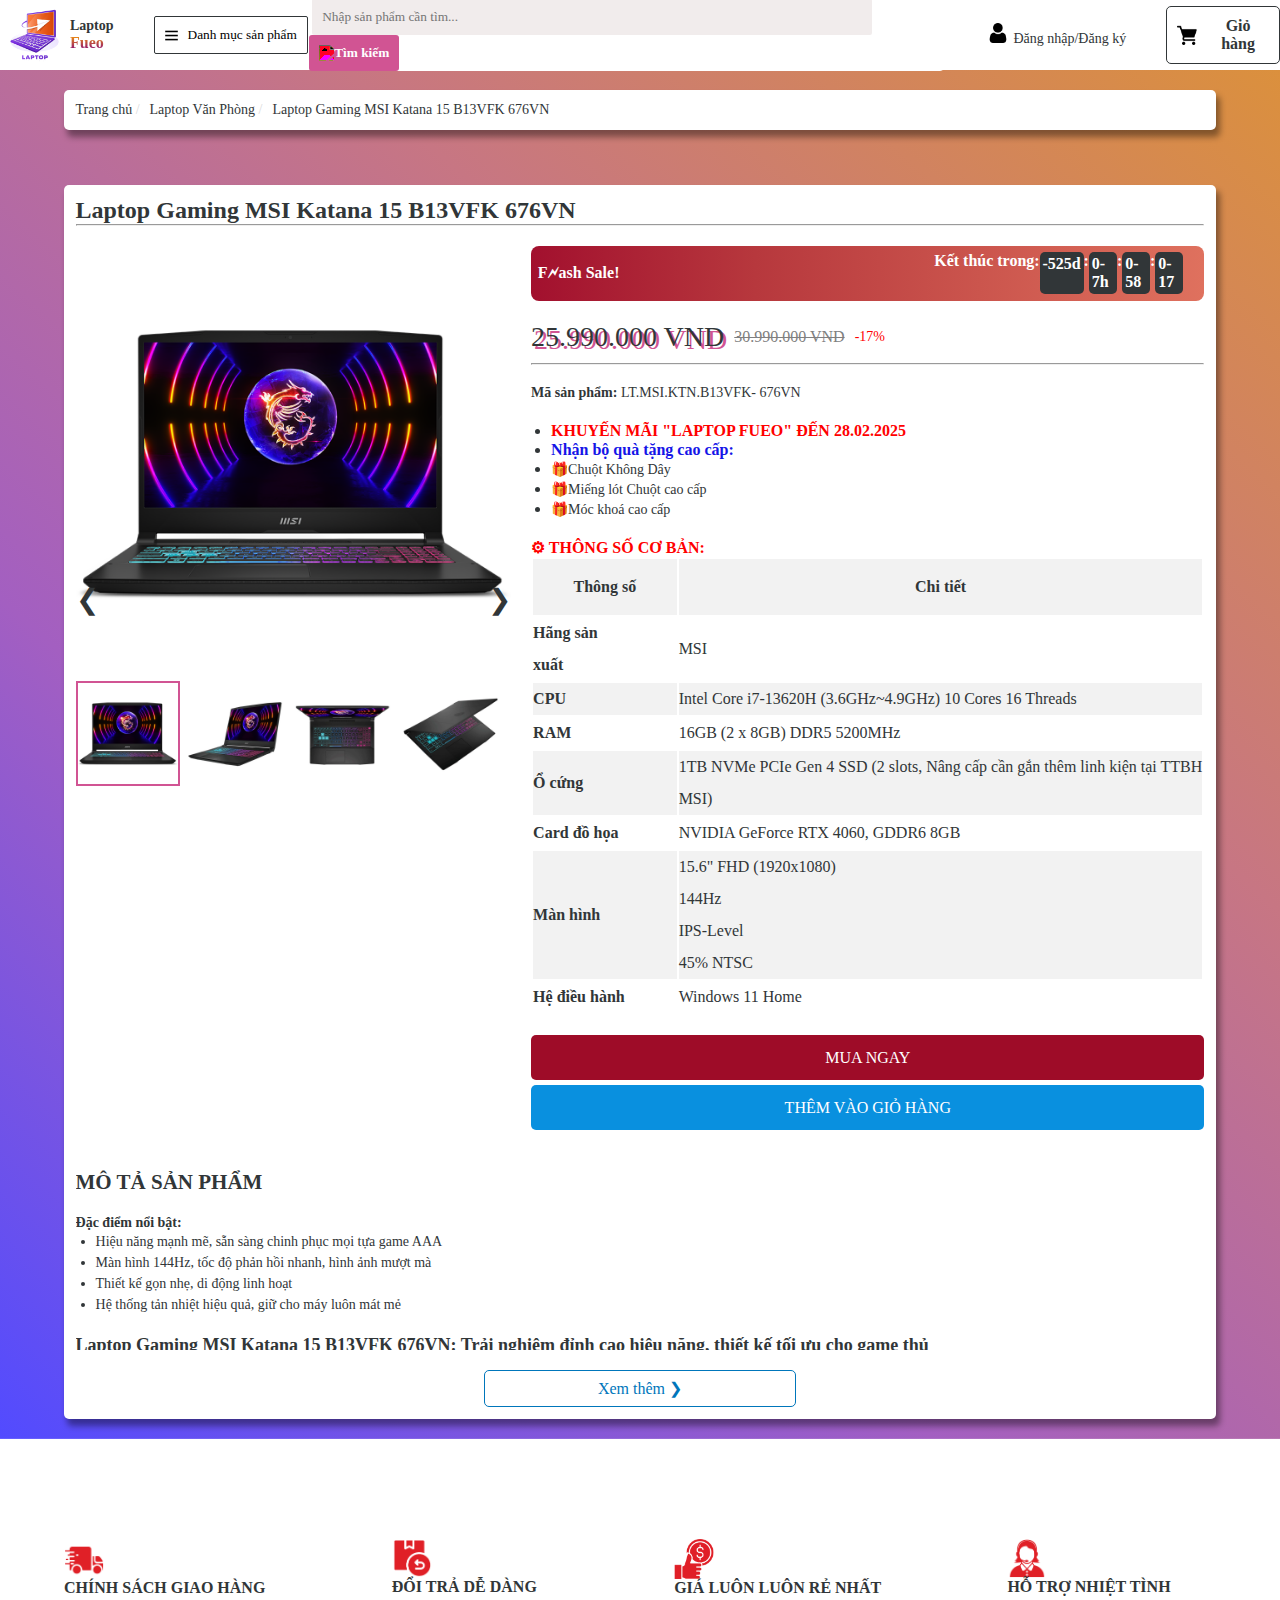
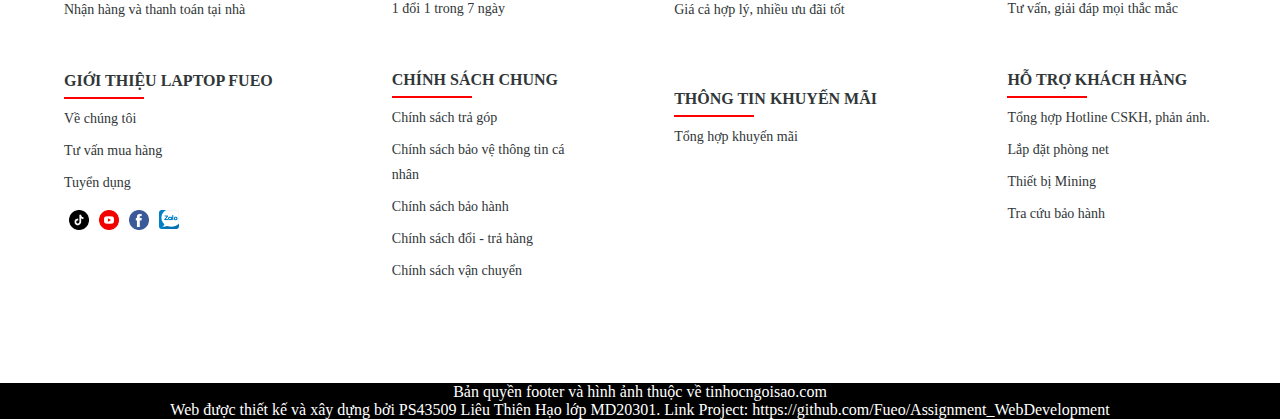
==== detail.html @ 33f44d77 "detail page" ====
<!DOCTYPE html>
<html lang="en">

<head>
    <meta charset="UTF-8">
    <meta name="viewport" content="width=device-width, initial-scale=1.0">
    <link rel="stylesheet" href="css/header.css">
    <link rel="stylesheet" href="css/footer.css">
    <link rel="stylesheet" href="css/detail.css">
    <link rel="shortcut icon" href="img/logo.png" type="image/x-icon">
    <script src="js/customHeaderFooter.js"></script>
    <title>Detail</title>
</head>

<body>
    <my-header></my-header>
    <div class="detail-container">
        <div class="navigation-bar">
            <div class="navigate-btn-group">
                <div class="homepage-btn">
                    <a href="index.html">Trang chủ</a>
                    /
                </div>
                <div class="products-btn">
                    <a href="products.html">Laptop Văn Phòng</a>
                    /
                </div>
                <div class="detail-btn">
                    <a href="">Laptop Gaming MSI Katana 15 B13VFK 676VN</a>
                </div>
            </div>
        </div>
        <div class="detail-content">
            <div class="detail-title-group">
                <div class="detail-title">Laptop Gaming MSI Katana 15 B13VFK 676VN</div>
                <hr>
            </div>
            <div class="detail-image-group">
                <div class="detail-image-previews">
                    <img src="img/detail-image1.webp" alt="" class="detail-image-preview">
                </div>
                <div class="detail-images">
                    <img src="img/detail-image1.webp" alt="" class="detail-image detail-image-1 active"
                        onclick="handleChangeImage(1)">
                    <img src="img/detail-image2.webp" alt="" class="detail-image detail-image-2"
                        onclick="handleChangeImage(2)">
                    <img src="img/detail-image3.webp" alt="" class="detail-image detail-image-3"
                        onclick="handleChangeImage(3)">
                    <img src="img/detail-image4.webp" alt="" class="detail-image detail-image-4"
                        onclick="handleChangeImage(4)">
                </div>
                <div class="btns">
                    <div class="btn-left detail-image-btn">&#10094</div>
                    <div class="btn-right detail-image-btn">&#10095</div>
                </div>
            </div>
            <div class="detail-content-group">
                <div class="detail-price-group">
                    <div class="count-down-group">
                        <div class="text">F&#128498ash Sale!</div>
                        <div class="countdown">
                            <div class="text-countdown">Kết thúc trong: </div>
                            <div class="timer">
                                <div id="day"></div>:
                                <div id="hour"></div>:
                                <div id="minute"></div>:
                                <div id="second"></div>
                            </div>
                        </div>
                    </div>
                    <div class="price-group">
                        <div class="discount-cost">25.990.000 VND</div>
                        <div class="real-cost">30.990.000 VND</div>
                        <div class="discount-percent">-17%</div>
                    </div>
                    <hr>
                </div>
                <div class="detail-id mt-20">
                    <b>Mã sản phẩm:</b> LT.MSI.KTN.B13VFK- 676VN
                </div>
                <div class="detail-reward-group mt-20">
                    <ul class="detail-rewards">
                        <li class="detail-reward" style="color: red; font-size: 16px; font-weight: 600;">
                            KHUYẾN MÃI "LAPTOP FUEO" ĐẾN 28.02.2025
                        </li>
                        <li class="detail-reward" style="color: rgb(21, 21, 231); font-size: 16px; font-weight: 600;">
                            Nhận bộ quà tặng cao cấp:
                        </li>
                        <li class="detail-reward">
                            🎁Chuột Không Dây
                        </li>
                        <li class="detail-reward">
                            🎁Miếng lót Chuột cao cấp
                        </li>
                        <li class="detail-reward">
                            🎁Móc khoá cao cấp
                        </li>
                    </ul>
                </div>
                <div class="detail-specifications-group mt-20">
                    <div class="detail-specification-title" style="color: red; font-size: 16px; font-weight: 600;">
                        ⚙ THÔNG SỐ CƠ BẢN:
                    </div>
                    <table class="detail-specification">
                        <tr class="bold">
                            <th>Thông số</th>
                            <th>Chi tiết</th>
                        </tr>
                        <tr>
                            <td class="bold">Hãng sản xuất</td>
                            <td>MSI</td>
                        </tr>
                        <tr>
                            <td class="bold">CPU</td>
                            <td>Intel Core i7-13620H (3.6GHz~4.9GHz) 10 Cores 16 Threads</td>
                        </tr>
                        <tr>
                            <td class="bold">RAM</td>
                            <td>16GB (2 x 8GB) DDR5 5200MHz </td>
                        </tr>
                        <tr>
                            <td class="bold">Ổ cứng</td>
                            <td>1TB NVMe PCIe Gen 4 SSD (2 slots, Nâng cấp cần gắn thêm linh kiện tại TTBH MSI)</td>
                        </tr>
                        <tr>
                            <td class="bold">Card đồ họa</td>
                            <td>NVIDIA GeForce RTX 4060, GDDR6 8GB</td>
                        </tr>
                        <tr>
                            <td class="bold">Màn hình</td>
                            <td>
                                <ul style="list-style-type: none;">
                                    <li>15.6" FHD (1920x1080)</li>
                                    <li>144Hz</li>
                                    <li>IPS-Level</li>
                                    <li>45% NTSC</li>
                                </ul>
                            </td>
                        </tr>
                        <tr>
                            <td class="bold">Hệ điều hành</td>
                            <td>Windows 11 Home</td>
                        </tr>
                    </table>
                </div>
                <div class="detail-btn-group mt-20">
                    <a href="checkout.html">
                        <div class="btn-buynow">MUA NGAY</div>
                    </a>
                    <div class="btn-addtocart" onclick="handleAddToCart()">THÊM VÀO GIỎ HÀNG</div>
                </div>
            </div>
            <div class="detail-description">
                <h2 class="description-title">MÔ TẢ SẢN PHẨM</h2>
                <div class="description">
                    <ul>
                        <b>Đặc điểm nổi bật:</b>
                        <li>Hiệu năng mạnh mẽ, sẵn sàng chinh phục mọi tựa game AAA</li>
                        <li>Màn hình 144Hz, tốc độ phản hồi nhanh, hình ảnh mượt mà</li>
                        <li>Thiết kế gọn nhẹ, di động linh hoạt</li>
                        <li> Hệ thống tản nhiệt hiệu quả, giữ cho máy luôn mát mẻ</li>
                    </ul>
                    <div class="text">
                        <div class="title">Laptop Gaming MSI Katana 15 B13VFK 676VN: Trải nghiệm đỉnh cao hiệu năng,
                            thiết kế tối ưu cho
                            game thủ</div>
                        <div class="subtext"><b>Laptop Gaming MSI Katana 15 B13VFK 676VN</b> là chiếc laptop gaming
                            mạnh mẽ,
                            được thiết kế để
                            mang
                            đến trải nghiệm chơi game đỉnh cao. Với bộ vi xử lý Intel Core i7-13620H thế hệ 13 mới nhất,
                            card đồ họa NVIDIA GeForce RTX 4060, RAM 16GB DDR5 5200MHz và màn hình 144Hz, <b>Laptop
                                Gaming
                                MSI
                                Katana 15 B13VFK 676VN</b> cho phép người dùng chiến game mượt mà ở mức setting cao,
                            đồng
                            thời
                            xử lý
                            đa nhiệm một cách hiệu quả. Thiết kế gọn nhẹ, di động linh hoạt giúp bạn dễ dàng mang máy đi
                            bất
                            cứ đâu.</div>
                        <div class="img">
                            <img src="img/detail-image1.webp">
                        </div>
                        <div class="title">Hiệu năng mạnh mẽ, cân mọi loại game</div>
                        <div class="subtext"><b>Bộ vi xử lý mạnh mẽ, card đồ họa tiên tiến: Laptop Gaming MSI Katana 15
                                B13VFK 676VN</b> được trang bị bộ vi xử lý Intel Core i7-13620H thế hệ 13 mới nhất, sở
                            hữu 10
                            nhân, 16 luồng, tốc độ xung nhịp tối đa lên đến 4.9GHz, cùng card đồ họa NVIDIA GeForce RTX
                            4060 với 8GB GDDR6, cho hiệu năng cực kỳ mạnh mẽ. Với cấu hình này, bạn hoàn toàn có thể
                            chiến game AAA ở mức setting cao nhất, thậm chí là chơi đa nhiệm các ứng dụng nặng mà không
                            gặp bất kỳ khó khăn nào.</div>
                        <div class="img">
                            <img src="img/detail-image2.webp">
                        </div>
                        <div class="subtext"><b>RAM DDR5 tốc độ cao:</b> Với 16GB RAM DDR5 5200MHz, <b>Laptop Gaming MSI
                                Katana 15
                                B13VFK 676VN</b> mang đến khả năng xử lý đa nhiệm mượt mà, ứng dụng mở nhanh, không bị
                            giật lag,
                            đồng thời hỗ trợ tốt cho các game đòi hỏi dung lượng RAM lớn.<br>
                            <b>Ổ cứng NVMe PCIe Gen 4 tốc độ cao:</b> Ổ cứng NVMe PCIe Gen 4 1TB giúp máy khởi động và
                            tải game
                            cực kỳ nhanh chóng, mang đến trải nghiệm chơi game liền mạch, không giật lag. Với khả năng
                            nâng cấp ổ cứng, người dùng có thể dễ dàng mở rộng dung lượng lưu trữ.<br>
                        </div>
                        <div class="title">Màn hình siêu mượt, hỗ trợ tối đa cho game thủ</div>
                        <div class="subtext"> Màn hình 144Hz, tốc độ phản hồi nhanh: Laptop Gaming MSI Katana 15
                            B13VFK
                            676VN được trang
                            bị màn hình 15.6 inch Full HD (1920 x 1080) với tốc độ làm tươi 144Hz, giúp hình ảnh
                            hiển
                            thị mượt mà, không bị hiện tượng xé hình, cho trải nghiệm chơi game cực kỳ đã mắt. Tốc
                            độ
                            phản hồi nhanh giúp game thủ phản ứng nhanh chóng trong các tình huống chiến đấu căng
                            thẳng.
                        </div>
                    </div>
                </div>

            </div>
            <div class="showmore-btn">
                <button class="showmore" onclick="handleShowMore()">Xem thêm &#10095</button>
            </div>
        </div>
    </div>

    </div>
    <script src="js/handleAddToCart.js"></script>
    <script src="js/imageShowDetail.js"></script>
    <script src="js/countdown.js"></script>
    <script src="js/handleAddToCart.js"></script>
    <script src="js/handleShowMore.js"></script>
    <my-footer></my-footer>
</body>

</html>
---- css/header.css ----
nav {
    color: #313638;
    font-size: 14px;
    margin: 0;
    width: 100%;
    height: 5em;
    border: 0;
    outline: 0;
    background-color: rgba(255, 255, 255, 1);
    display: flex;
    align-items: center;
    justify-content: space-between;
    padding-inline: 0px;
}

.left-content {
    display: flex;
    align-items: center;
    justify-content: left;
    gap: 40px;
}

.left-content .logo-content {
    display: flex;
    justify-content: center;
    align-items: center;
    text-decoration: none;
}

.left-content ul {
    list-style: none;
    width: 100%;
}


.dropbtn {
    background-color: #fff;
    padding: 10px;
    border: solid 1px #313638;
    border-radius: 2px;
    cursor: pointer;
    display: flex;
    align-items: center;
}


.dropbtn img {
    width: 13px;
    margin-right: 10px;
}

.dropdown {
    position: relative;
    display: inline-block;
}

.dropdown-content {
    display: none;
    position: absolute;
    background-color: #ffffff;
    min-width: 160px;
    box-shadow: 0px 8px 16px 0px rgba(0, 0, 0, 0.2);
    z-index: 1;
}

.dropdown-content a {
    padding: 12px 16px;
    text-align: left;
    text-decoration: none;
    display: block;
    color: #313638;
}

.dropdown-content a:hover {
    background-color: rgb(236, 236, 236);
}

.dropdown:hover .dropdown-content {
    display: block;
}

.dropdown:hover .dropbtn {
    background-color: rgb(236, 236, 236);
}

.search-group {
    display: flex;
    width: 50em;
    background: #fff;
    border-radius: 5px;
}

.search-group input {
    border: 0;
    outline: 0;
    width: 560px;
    background: #f1ecec;
    border-radius: 2px;
    padding: 10px;
}

.search-group input:focus {
    background: #dbd5d5;
    outline: 2px solid rgb(115, 166, 233);
}


.search-group .btn-search {
    padding: 10px;
    border-radius: 3px;
    margin-left: -3px;
    border: none;
    background: #d15493;
    cursor: pointer;
}

.search-group .btn-search:hover,
.search-group .btn-search:hover a {
    background: #b13472;
}


.search-group .btn-search img {
    width: 15px;
    filter: invert(100%) sepia(0%) saturate(7500%) hue-rotate(350deg) brightness(109%) contrast(105%);
}

.search-group .btn-search a {
    text-decoration: none;
    color: #fff;
    font-weight: 600;
    display: flex;
    justify-content: center;
    align-items: center;
}

.logo {
    width: 5em;
    cursor: pointer;
}

.logo-name {
    font-weight: 600;
    color: #313638;
}

.logo-name strong {
    background-image: linear-gradient(orange, purple);
    color: transparent;
    background-clip: text;
    font-size: 16px;
    margin: 0;
}

.right-content {
    display: flex;
    align-items: center;
    justify-content: center;
    gap: 40px;
}

.right-content ul {
    list-style: none;
    width: 100%;
    text-align: right;
}


.right-content ul li a img {
    width: 20px;
    margin-right: 5px;
}

.right-content ul li a {
    color: #313638;
    text-decoration: none;
}

.btn {
    display: flex;
    position: relative;
    align-items: center;
    padding: 10px;
    width: 12em;
    font-size: 16px;
    border: solid 1px #313638;
    color: #313638;
    outline: 0;
    background-color: white;
    border-radius: 5px;
    font-weight: 600;
    cursor: pointer;
}

.btn a {
    color: #313638;
}

.right-content a {
    text-decoration: none;
}

.btn .product-added {
    position: absolute;
    padding: 2% 5%;
    border-radius: 50%;
    background-color: #d15493;
    font-size: 10px;
    top: 0;
    left: 20px;
    color: #fff;
}

.btn:hover {
    background-color: rgb(175, 175, 175);
}


.btn img {
    width: 20px;
    margin-right: 10px;
}
---- css/footer.css ----
.footer-container {
    color: #313638;
    background-color: white;
    margin-top: 80px;
    margin-bottom: 80px;
    padding: 20px 5%;
}

.row {
    display: flex;
    justify-content: center;
    gap: 90px;
}

.column h2 {
    font-size: 16px;

}

.footer-subtitle {
    margin-top: 50px;
}

.column p {
    font-size: 14px;
    line-height: 25px;
}

.column p:hover {}

.icon-media {
    margin-top: 15px;
    display: flex;
    align-items: center;
    justify-content: left;
}

.icon-media img {
    width: 20px;
    margin: 0 5px;
    cursor: pointer;
}

.column .footer-subtext {
    font-size: 14px;
    line-height: 25px;
    margin-top: 7px;
    cursor: pointer;
}

.column .footer-subtext:hover {
    color: rgb(236, 41, 15);
}

.column .footer-subtitle {
    font-size: 16px;
    margin-bottom: 7px;
}

.footer-horizontal-line {
    border: 1px solid rgb(255, 0, 0);
    width: 5em;
}

.footer-title {
    display: flex;
    text-align: left;
    display: flex;
    flex-wrap: wrap;
    align-items: center;
}

.footer-title img {
    width: 40px;
    margin-right: 10px;
}
---- css/detail.css ----
* {
    margin: 0%;
    padding: 0;
    font-family: "Roboto", serif;
    box-sizing: border-box;
}

.detail-container {
    font-size: 14px;
    width: 100%;
    min-height: 100vh;
    padding: 20px 5%;
    background-image: linear-gradient(42deg, #524bff, #a35fc1, #c77683, #db903d);
    background-size: cover;
    background-position: center;
    grid-template-areas:
        "navbar navbar"
        "content content";
    display: grid;
    grid-template-columns: repeat(auto-fit, minmax(200px, 1fr));
    column-gap: 5px;
    row-gap: 5px;
}

.detail-container .navigation-bar {
    grid-area: navbar;
    color: rgb(219, 219, 219);
}

.detail-container .navigation-bar .navigate-btn-group {
    height: 40px;
    background-color: white;
    display: flex;
    justify-content: left;
    align-items: center;
    margin: auto;
    gap: 10px;
    padding: 1%;
    border-radius: 5px;
    box-shadow: 3.2px 6.4px 6.4px hsl(0deg 0% 0% / 0.40);
}

.detail-container .navigation-bar .navigate-btn-group a {
    text-decoration: none;
    color: #313638;
    font-size: 14px;
}

.detail-container .navigation-bar .navigate-btn-group a:hover {
    color: rgb(236, 41, 15);
}

.detail-content {
    background-color: white;
    padding: 1%;
    border-radius: 5px;
    box-shadow: 3.2px 6.4px 6.4px hsl(0deg 0% 0% / 0.40);
    margin-top: 50px;
    display: grid;
    grid-area: content;
    grid-template-areas:
        "title title title"
        "image detail detail"
        "description description description"
        "showmore showmore showmore";
    column-gap: 20px;
    row-gap: 20px;
    grid-template-columns: 1fr 1.5fr;
}

.detail-title-group {
    grid-area: title;
    display: flex;
    justify-content: center;
    align-items: left;
    flex-direction: column;
    color: #313638;
    font-size: 24px;
    font-weight: 600;
}

.detail-title-group hr .price-group hr {
    width: 100%;
    text-align: center;
    margin-top: 10px;
    border: none;
    height: 2px;
    background-color: #dfd7d7;
}

.detail-image-group {
    grid-area: image;
    grid-template-columns: repeat(auto-fit, minmax(200px, 1fr));
    grid-template-areas:
        "preview preview preview preview"
        "preview preview preview preview"
        "image image image image";
    position: relative;
}

.detail-image-previews {
    grid-area: preview;
    display: flex;
    justify-content: center;
    align-items: center;
}

.detail-images {
    grid-area: image;

}

.detail-image-previews img {
    width: 100%;

}

.detail-images img {
    width: 24%;
}

.detail-images img:hover {
    opacity: 50%;
    cursor: pointer;
}

.detail-image-btn {
    font-size: 28px;
    color: #313638;
    position: absolute;
    top: 40%;
    transform: translateY(-50%);
    cursor: pointer;
    transition: 0.5s;
}

.detail-image-btn:hover {
    color: rgb(236, 41, 15);
}

.active {
    border: 2px solid #d15493;
}

.btn-left {
    left: 0;
}

.btn-right {
    right: 0;
}

.detail-content-group {
    grid-area: detail;
    color: #313638;
    grid-template-columns: repeat(auto-fit, minmax(200px, 1fr));
}

.count-down-group {
    padding: 1%;
    background-image: linear-gradient(90deg, #a2102e, #b7383d, #cb554d, #df715e);
    border-radius: 8px;
    display: flex;
    justify-content: space-between;
    align-items: center;
}

.timer {
    display: flex;
}

.countdown {
    display: flex;
}

.count-down-group .text {
    color: #fff;
    font-size: 16px;
    font-weight: 600;
}

.count-down-group .countdown {
    color: #fff;
    font-size: 16px;
    font-weight: 600;
    display: flex;
    margin-right: 15px;
}

.count-down-group .timer {
    display: flex;
}

.countdown .timer #day,
.countdown .timer #hour,
.countdown .timer #minute,
.countdown .timer #second {
    background-color: #313638;
    border-radius: 5px;
    padding: 2%;
}

.price-group {
    display: flex;
    gap: 10px;
    margin: 20px 0 10px 0;
    align-items: center;
}

.discount-cost {
    font-size: 28px;
    color: #313638;
    text-shadow: 3px 3px #d15493;
}

.real-cost {
    font-size: 16px;
    color: gray;
    text-decoration: line-through;

}

.discount-percent {
    font-size: 14px;
    color: rgb(255, 0, 0);
}

.detail-reward-group {
    margin-left: 20px;
    font-size: 14px;
    line-height: 1.2;
}

.mt-20 {
    margin-top: 20px;
}

.detail-rewards li::marker {
    color: #313638 !important;
    font-size: 16px;
}

.bold {
    font-weight: 600;
    font-size: 16px;
    padding-right: 50px;
}

.detail-specifications-group {
    font-size: 16px;
}

.detail-specifications-group tr:nth-child(odd) {
    background-color: #f2f2f2;
}

.detail-specifications-group th {
    padding-top: 12px;
    padding-bottom: 12px;
}

.detail-specification {
    line-height: 2;
}

.detail-specification {
    width: 100%;
}

.btn-buynow {
    background-color: #9e0c28;
    padding: 2% 1%;
    text-align: center;
    color: #fff;
    font-size: 16px;
    border-radius: 5px;
}

.detail-btn-group a {
    text-decoration: none;
}

.btn-buynow:hover {
    background-color: #85041d;
    cursor: pointer;
}

.btn-addtocart {
    margin-top: 5px;
    background-color: #0990df;
    padding: 2% 1%;
    text-align: center;
    color: #fff;
    font-size: 16px;
    border-radius: 5px;
}

.btn-addtocart:hover {
    background-color: #0076bb;
    cursor: pointer;
}

.detail-description {
    font-size: 14px;
    grid-area: description;
    color: #313638;
    height: 200px;
    overflow: hidden;
}

.description-title {
    margin-top: 20px;
}

.description {
    margin-top: 20px;
}

.description li {
    margin-left: 20px;
    line-height: 1.5;
}

.description .text {
    margin-top: 20px;
    font-size: 18px;
}

.description .subtext {
    font-size: 14px;
    margin-top: 10px;
    line-height: 1.5;
}

.description .title {
    font-size: 18px;
    font-weight: 600;
    margin-top: 20px;
}

.description .img {
    text-align: center;
}

.description img {
    width: 40%;
}

.showmore-btn {
    width: 100%;
    bottom: 0;
    text-align: center;
    grid-area: showmore;
}

.showmore {
    border-radius: 5px;
    padding: 8px 10%;
    color: #0076bb;
    border: 1px solid #0076bb;
    background-color: transparent;
    font-size: 16px;
}

.showmore:hover {
    color: rgb(236, 41, 15);
    cursor: pointer;
}
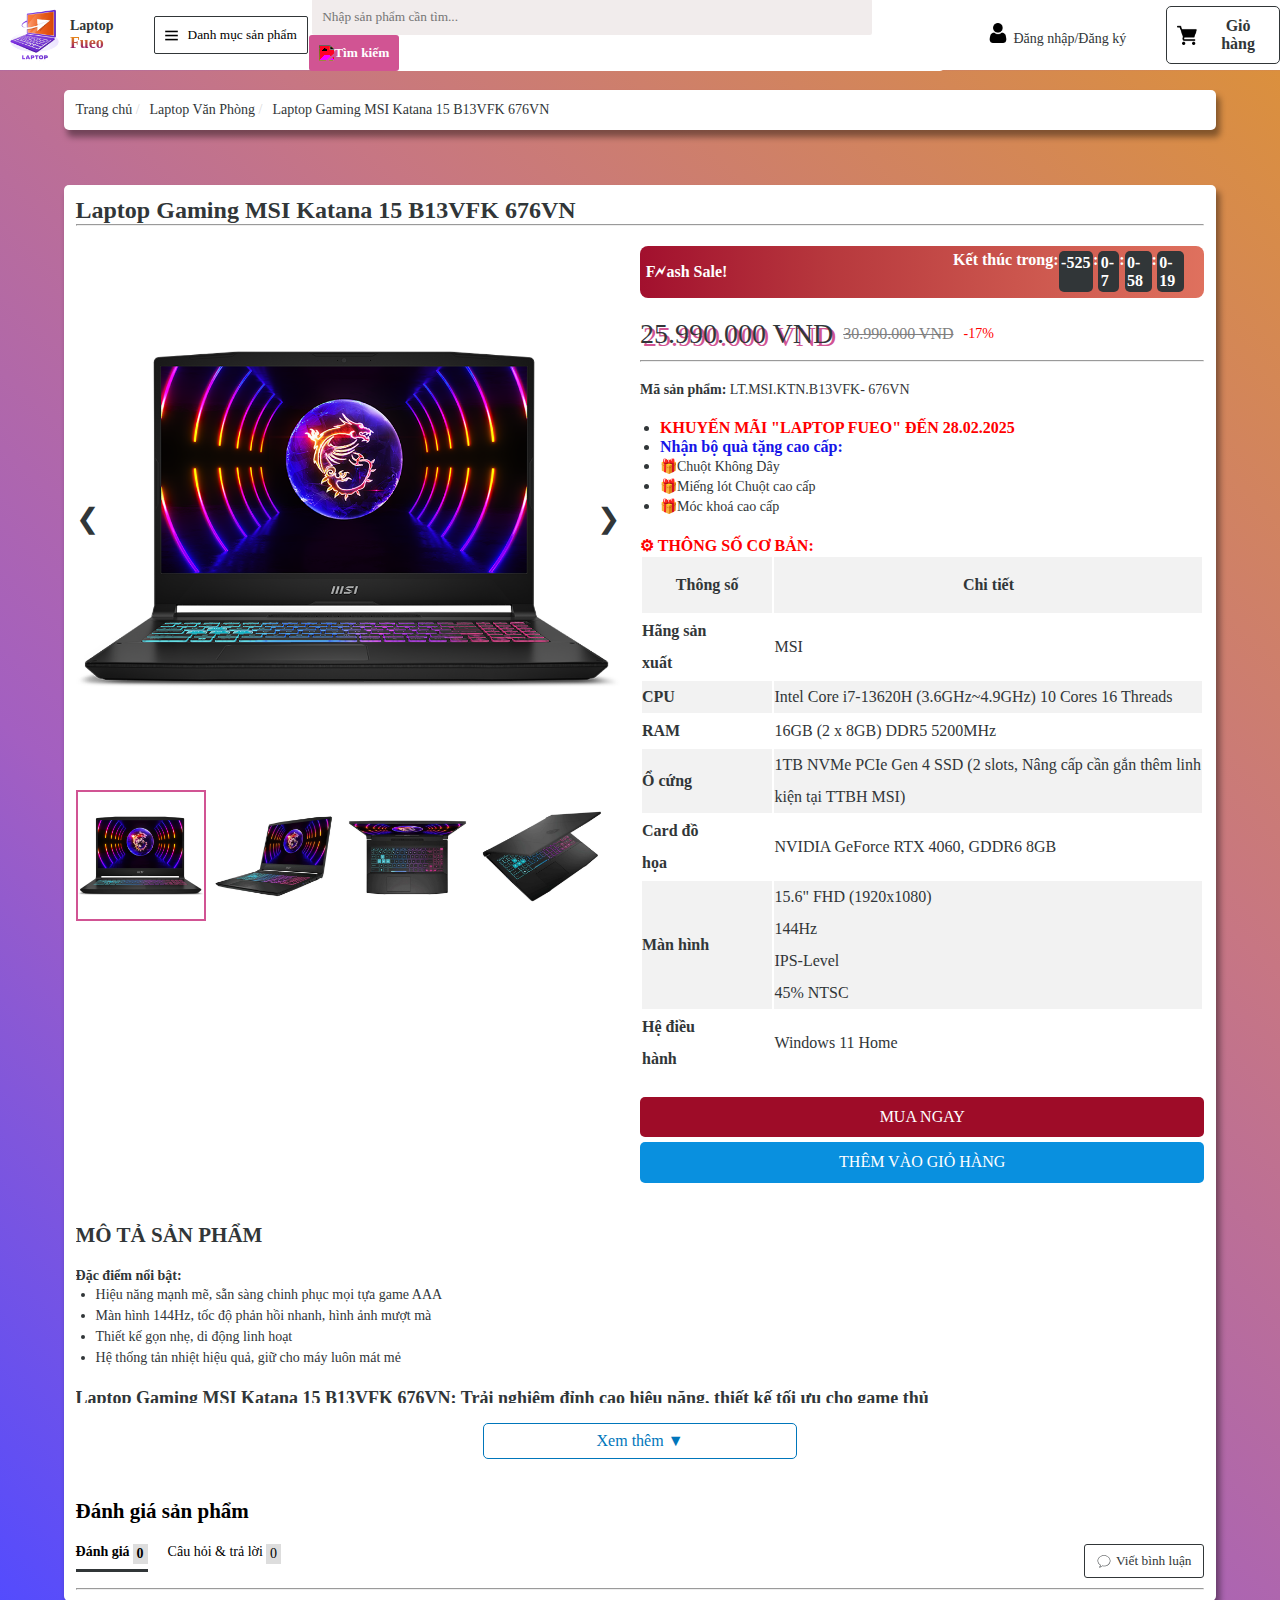
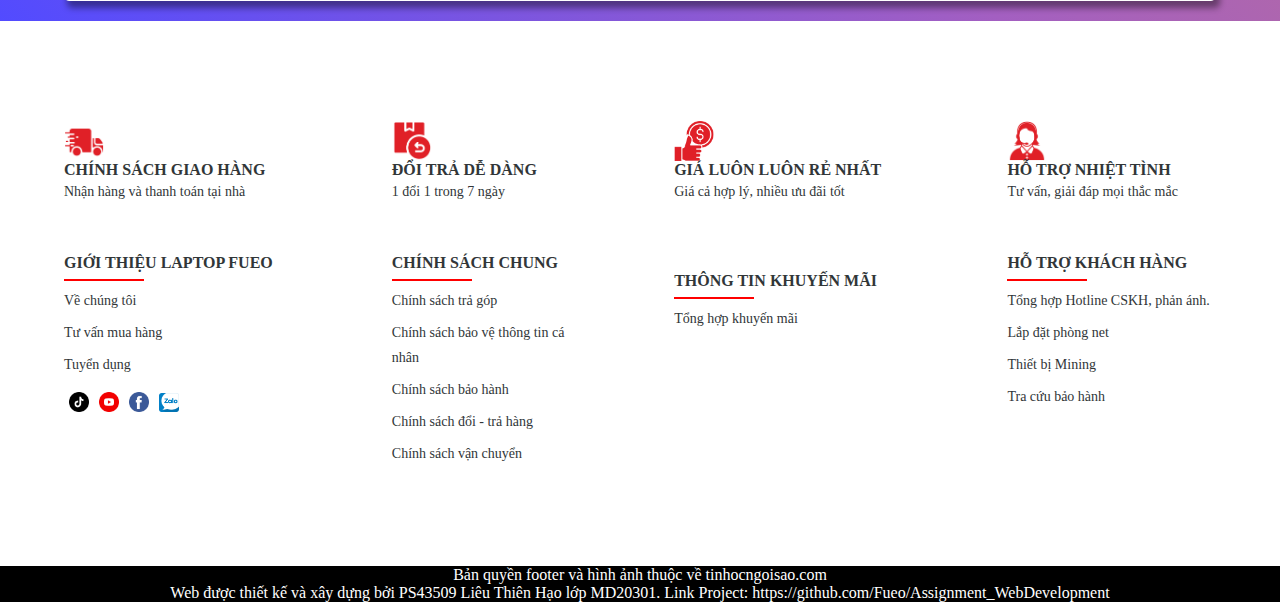
==== commit 8394bf1b: "update detail page(1)" ====
--- a/detail.html
+++ b/detail.html
@@ -38,6 +38,10 @@
             <div class="detail-image-group">
                 <div class="detail-image-previews">
                     <img src="img/detail-image1.webp" alt="" class="detail-image-preview">
+                    <div class="btns">
+                        <div class="btn-left detail-image-btn">&#10094</div>
+                        <div class="btn-right detail-image-btn">&#10095</div>
+                    </div>
                 </div>
                 <div class="detail-images">
                     <img src="img/detail-image1.webp" alt="" class="detail-image detail-image-1 active"
@@ -49,10 +53,7 @@
                     <img src="img/detail-image4.webp" alt="" class="detail-image detail-image-4"
                         onclick="handleChangeImage(4)">
                 </div>
-                <div class="btns">
-                    <div class="btn-left detail-image-btn">&#10094</div>
-                    <div class="btn-right detail-image-btn">&#10095</div>
-                </div>
+
             </div>
             <div class="detail-content-group">
                 <div class="detail-price-group">
@@ -219,7 +220,26 @@
 
             </div>
             <div class="showmore-btn">
-                <button class="showmore" onclick="handleShowMore()">Xem thêm &#10095</button>
+                <button class="showmore" onclick="handleShowMore()">Xem thêm &#x25BC</button>
+            </div>
+            <div class="comment-group">
+                <h2 class="comment-title">
+                    Đánh giá sản phẩm
+                </h2>
+                <div class="comment-section">
+                    <div class="comment-tab">
+                        <ul>
+                            <li class="comment-active">Đánh giá<div class="count">0</div>
+                            </li>
+                            <li>Câu hỏi & trả lời<div class="count">0</div>
+                            </li>
+                        </ul>
+                    </div>
+                    <div class="comment-btns">
+                        <button class="comment-btn"><img src="img/detail-icon1.svg">Viết bình luận</button>
+                    </div>
+                </div>
+                <hr>
             </div>
         </div>
     </div>
--- a/css/detail.css
+++ b/css/detail.css
@@ -62,10 +62,11 @@
         "title title title"
         "image detail detail"
         "description description description"
-        "showmore showmore showmore";
+        "showmore showmore showmore"
+        "comment comment comment";
     column-gap: 20px;
     row-gap: 20px;
-    grid-template-columns: 1fr 1.5fr;
+    grid-template-columns: 1fr 1fr;
 }
 
 .detail-title-group {
@@ -95,7 +96,7 @@
         "preview preview preview preview"
         "preview preview preview preview"
         "image image image image";
-    position: relative;
+
 }
 
 .detail-image-previews {
@@ -103,6 +104,7 @@
     display: flex;
     justify-content: center;
     align-items: center;
+    position: relative;
 }
 
 .detail-images {
@@ -128,7 +130,7 @@
     font-size: 28px;
     color: #313638;
     position: absolute;
-    top: 40%;
+    top: 50%;
     transform: translateY(-50%);
     cursor: pointer;
     transition: 0.5s;
@@ -365,4 +367,67 @@
 .showmore:hover {
     color: rgb(236, 41, 15);
     cursor: pointer;
+}
+
+.comment-group {
+    grid-area: comment;
+}
+
+.comment-group ul {
+    list-style: none;
+    display: flex;
+    gap: 20px;
+}
+
+.comment-group ul li {
+    display: flex;
+    justify-content: center;
+    gap: 3px;
+}
+
+.comment-group ul li .count {
+    background-color: #ddd;
+    height: fit-content;
+    padding: 2px 4px;
+}
+
+.comment-group .comment-btn {
+    display: flex;
+    justify-content: center;
+    align-items: center;
+    gap: 5px;
+    background-color: #fff;
+    color: #313638;
+    padding: 8px 12px;
+    border: 1px solid #313638;
+    border-radius: 3px;
+    margin-bottom: 10px;
+}
+
+.comment-group .comment-btn:hover {
+    color: rgb(236, 41, 15);
+    border: 1px solid rgb(236, 41, 15);
+    cursor: pointer;
+    transition: 0.5s;
+}
+
+.comment-group .comment-btn img {
+    width: 14px;
+    filter: invert(21%) sepia(12%) saturate(320%) hue-rotate(151deg) brightness(87%) contrast(93%);
+}
+
+.comment-section {
+    display: flex;
+    justify-content: space-between;
+    margin-top: 20px;
+}
+
+.comment-active {
+    font-weight: 600;
+    padding-bottom: 5px;
+    border-bottom: 3px solid #313638;
+}
+
+.comment-group .comment-title {
+    margin-top: 20px;
 }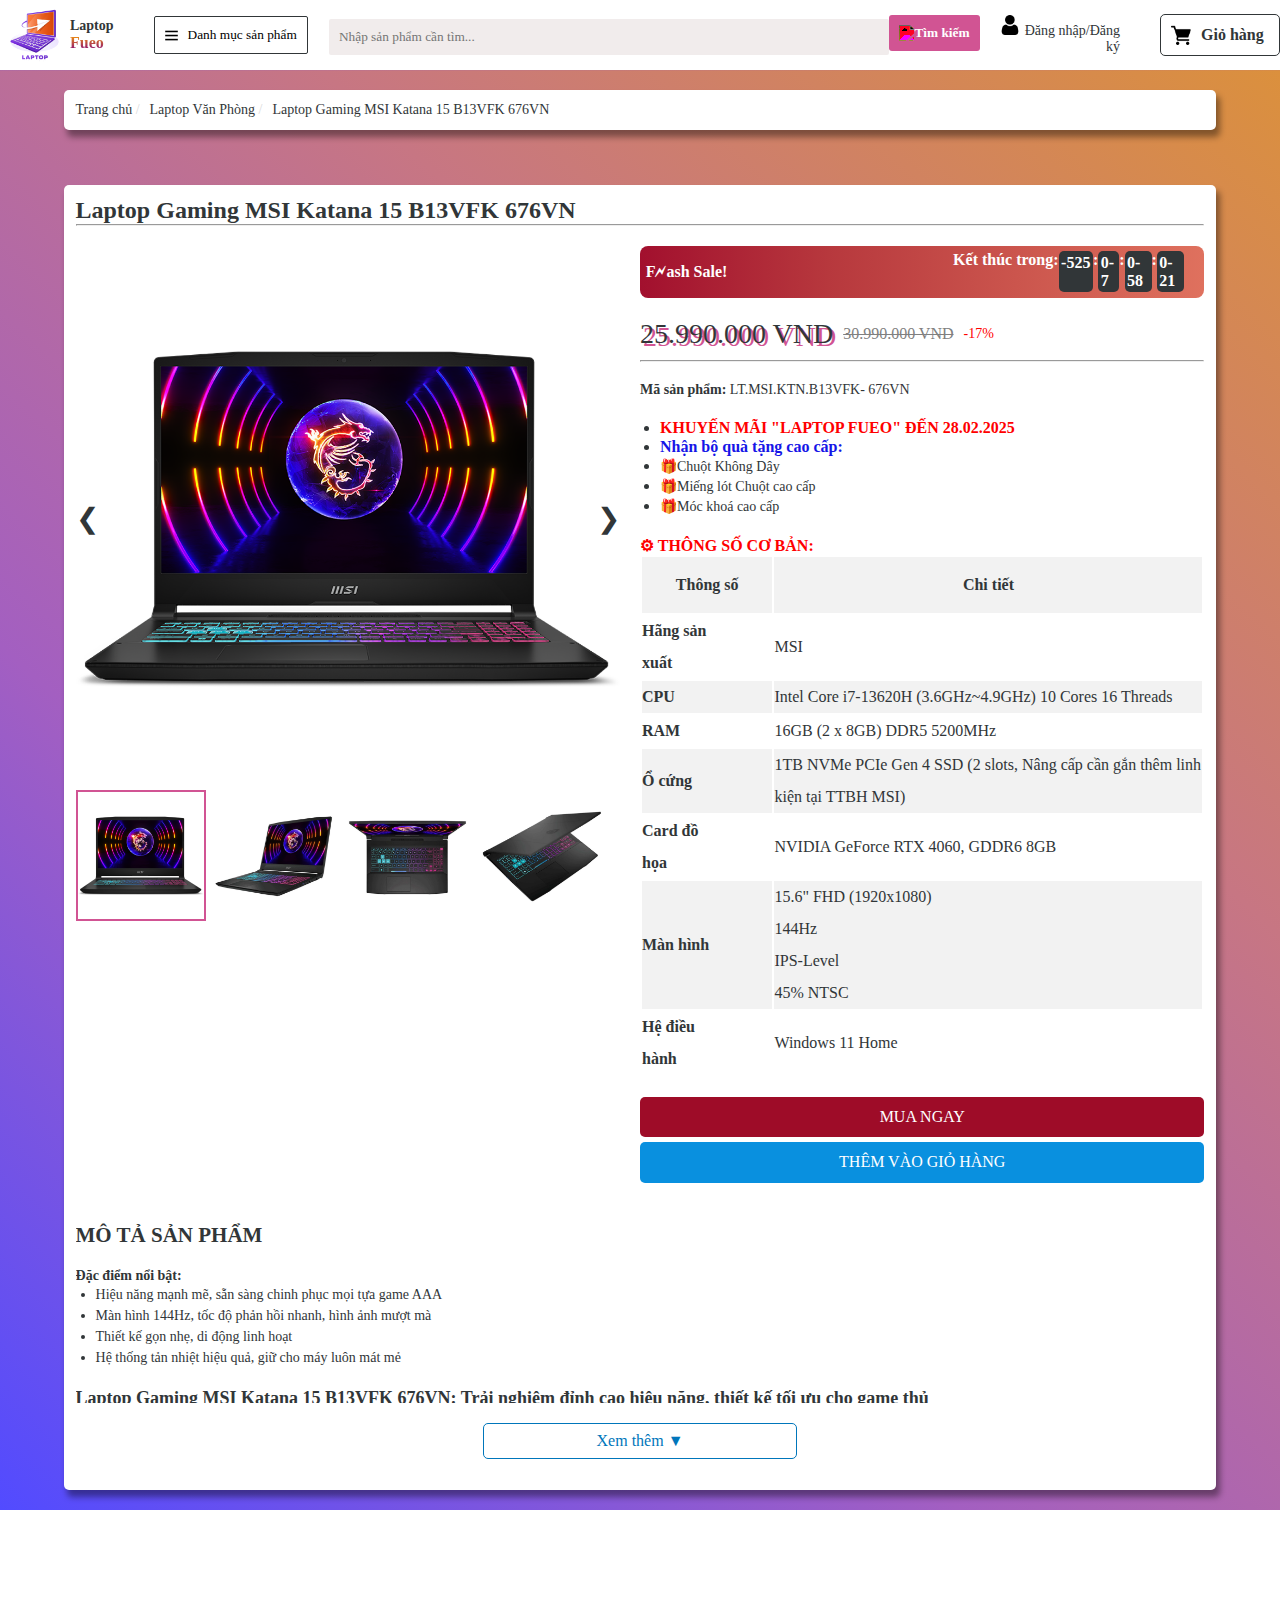
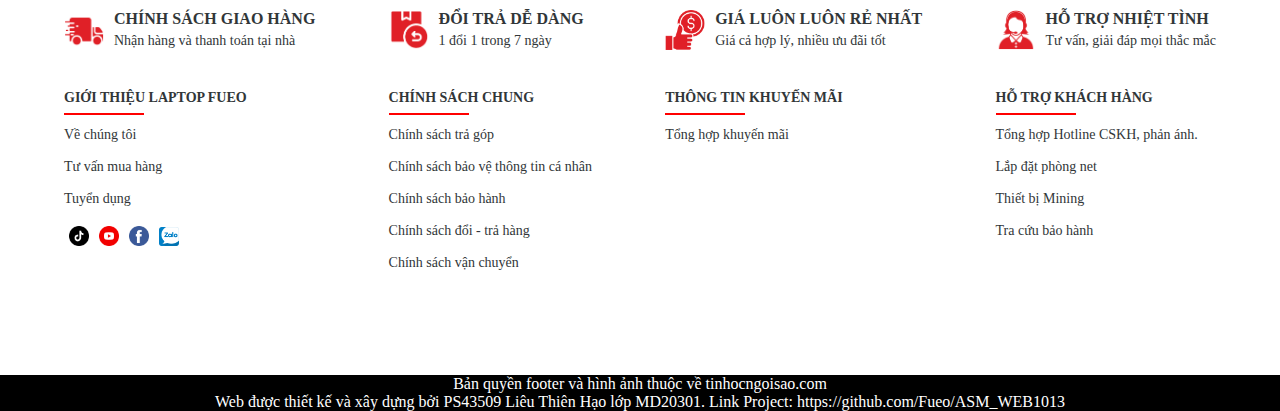
==== commit 3885e64d: "add payment page" ====
--- a/detail.html
+++ b/detail.html
@@ -13,6 +13,11 @@
 </head>
 
 <body>
+    <div id="fb-root"></div>
+    <script async defer crossorigin="anonymous"
+        src="https://connect.facebook.net/en_US/sdk.js#xfbml=1&version=v22.0"></script>
+
+
     <my-header></my-header>
     <div class="detail-container">
         <div class="navigation-bar">
@@ -53,7 +58,10 @@
                     <img src="img/detail-image4.webp" alt="" class="detail-image detail-image-4"
                         onclick="handleChangeImage(4)">
                 </div>
-
+                <div class="like-share-group mt-20">
+                    <div class="fb-like" data-href="http://127.0.0.1:5501/detail.html" data-width="500" data-layout=""
+                        data-action="" data-size="" data-share="true"></div>
+                </div>
             </div>
             <div class="detail-content-group">
                 <div class="detail-price-group">
@@ -215,6 +223,14 @@
                             phản hồi nhanh giúp game thủ phản ứng nhanh chóng trong các tình huống chiến đấu căng
                             thẳng.
                         </div>
+                        <div style="text-align: center;">
+                            <iframe width="1045" height="523" src="https://www.youtube.com/embed/Sd_NUKFC3Ew"
+                                title="Đánh giá MSI Katana 15 (2023): Đánh đổi để có hiệu năng và giá tốt | i7 13620H + RTX 4050"
+                                frameborder="0"
+                                allow="accelerometer; autoplay; clipboard-write; encrypted-media; gyroscope; picture-in-picture; web-share"
+                                referrerpolicy="strict-origin-when-cross-origin" allowfullscreen
+                                style="margin-top: 20px;"></iframe>
+                        </div>
                     </div>
                 </div>
 
@@ -222,34 +238,107 @@
             <div class="showmore-btn">
                 <button class="showmore" onclick="handleShowMore()">Xem thêm &#x25BC</button>
             </div>
-            <div class="comment-group">
+            <!-- <div class="comment-group">
                 <h2 class="comment-title">
                     Đánh giá sản phẩm
                 </h2>
+                <div class="comment-write-group">
+                    <div class="flex">
+                        <div class="comment-name-group">
+                            <div class="comment-name-title">Tên</div>
+                            <input type="text" class="comment-name-content" placeholder="Nhập tên của bạn">
+                        </div>
+                        <div class="comment-email-group">
+                            <div class="comment-email-title">Email</div>
+                            <input type="email" class="comment-email-content" placeholder="hi@example.com">
+                        </div>
+                    </div>
+                    <div class="comment-rating-group">
+                        <div class="comment-rating-title">Đánh giá</div>
+                        <img src="img/detail-star2.png" class="star1 s-index1" onclick="changeRatingStar(1)">
+                        <img src="img/detail-star2.png" class="star1 s-index2" onclick="changeRatingStar(2)">
+                        <img src="img/detail-star2.png" class="star1 s-index3" onclick="changeRatingStar(3)">
+                        <img src="img/detail-star2.png" class="star1 s-index4" onclick="changeRatingStar(4)">
+                        <img src="img/detail-star2.png" class="star2 s-index5" onclick="changeRatingStar(5)">
+                    </div>
+                    <div class="comment-content-group">
+                        <div class="comment-content-title">Nội dung</div>
+                        <textarea type="text" class="comment-content-input"
+                            placeholder="Viết nội dung đánh giá của bạn"></textarea>
+                    </div>
+                    <div class="comment-submit-btn">
+                        <button class="submit-btn" onclick="handleSubmitComment()">Gửi đánh giá</button>
+                    </div>
+                </div>
                 <div class="comment-section">
                     <div class="comment-tab">
                         <ul>
-                            <li class="comment-active">Đánh giá<div class="count">0</div>
+                            <li class="comment-active review-btn-tab">Đánh giá<div class="review-count">1
+                                </div>
                             </li>
-                            <li>Câu hỏi & trả lời<div class="count">0</div>
+                            <li class="ask-btn-tab">Câu hỏi & trả lời<div class="ask-count">1</div>
                             </li>
                         </ul>
                     </div>
                     <div class="comment-btns">
-                        <button class="comment-btn"><img src="img/detail-icon1.svg">Viết bình luận</button>
+                        <button class="comment-btn review-btn"><img src="img/detail-icon1.svg">Viết đánh giá</button>
+                        <button class="comment-btn ask-btn"><img src="img/detail-icon2.svg">Đặt câu hỏi</button>
                     </div>
                 </div>
                 <hr>
+                <div class="comment-list-group">
+                    <div class="review-tab">
+                        <div class="comment-user-group">
+                            <div class="flex" style="align-items: center; gap: 10px;">
+                                <div class="comment-name">Thiên Hạo</div>
+                                <div class="comment-time">06/02/2025</div>
+                                <div class="comment-star">
+                                    <img src="img/detail-star2.png">
+                                    <img src="img/detail-star2.png">
+                                    <img src="img/detail-star2.png">
+                                    <img src="img/detail-star2.png">
+                                    <img src="img/detail-star2.png">
+                                </div>
+                            </div>
+                            <div class="comment-content">Bộ vi xử lý mạnh mẽ, card đồ họa tiên tiến: Laptop Gaming MSI
+                                Katana 15 B13VFK 676VN được trang bị bộ vi xử lý Intel Core i7-13620H thế hệ 13 mới
+                                nhất, sở hữu 10 nhân, 16 luồng, tốc độ xung nhịp tối đa lên đến 4.9GHz, cùng card đồ họa
+                                NVIDIA GeForce RTX 4060 với 8GB GDDR6, cho hiệu năng cực kỳ mạnh mẽ. Với cấu hình này,
+                                bạn hoàn toàn có thể chiến game AAA ở mức setting cao nhất, thậm chí là chơi đa nhiệm
+                                các ứng dụng nặng mà không gặp bất kỳ khó khăn nào.
+                            </div>
+                        </div>
+                    </div>
+                    <div class="ask-tab" style="display: none;">
+                        <div class="comment-user-group">
+                            <div class="flex" style="align-items: center; gap: 10px;">
+                                <div class="comment-name">Thiên Hạo</div>
+                                <div class="comment-time">06/02/2025</div>
+                            </div>
+                            <div class="comment-content">Có giảm giá gì không ạ?
+                            </div>
+                        </div>
+                    </div>
+                </div>
+            </div> -->
+            <div class="comment-group">
+                <div class="fb-comments" data-href="http://127.0.0.1:5501/detail.html" data-width="1000"
+                    data-numposts="3">
+                </div>
             </div>
         </div>
     </div>
 
     </div>
+    <script src="https://uhchat.net/code.php?f=10190a"></script>
     <script src="js/handleAddToCart.js"></script>
     <script src="js/imageShowDetail.js"></script>
     <script src="js/countdown.js"></script>
-    <script src="js/handleAddToCart.js"></script>
     <script src="js/handleShowMore.js"></script>
+    <script src="js/ratingStar.js"></script>
+    <script src="js/changeTabComment.js"></script>
+    <script src="js/handleSubmitComment.js"></script>
+    <script src="js/handleShowHideComment.js"></script>
     <my-footer></my-footer>
 </body>
 
--- a/css/header.css
+++ b/css/header.css
@@ -1,3 +1,10 @@
+* {
+    margin: 0%;
+    padding: 0;
+    font-family: "Roboto", serif;
+    box-sizing: border-box;
+}
+
 nav {
     color: #313638;
     font-size: 14px;
@@ -176,12 +183,12 @@
     text-decoration: none;
 }
 
-.btn {
+.right-content a .btn {
     display: flex;
     position: relative;
     align-items: center;
     padding: 10px;
-    width: 12em;
+    width: 120px;
     font-size: 16px;
     border: solid 1px #313638;
     color: #313638;
@@ -190,10 +197,6 @@
     border-radius: 5px;
     font-weight: 600;
     cursor: pointer;
-}
-
-.btn a {
-    color: #313638;
 }
 
 .right-content a {
@@ -211,12 +214,23 @@
     color: #fff;
 }
 
-.btn:hover {
+a .btn:hover {
     background-color: rgb(175, 175, 175);
 }
 
 
-.btn img {
+a .btn img {
     width: 20px;
     margin-right: 10px;
+}
+
+@media only screen and (max-width: 1024px) {
+    .dropbtn-text {
+        display: none;
+    }
+
+    .search-group input {
+        margin-left: 50px;
+        width: 260px;
+    }
 }--- a/css/footer.css
+++ b/css/footer.css
@@ -6,10 +6,15 @@
     padding: 20px 5%;
 }
 
+
 .row {
     display: flex;
-    justify-content: center;
-    gap: 90px;
+    justify-content: space-between;
+    gap: 40px;
+}
+
+.footer-title {
+    min-height: 80px;
 }
 
 .column h2 {
@@ -17,9 +22,7 @@
 
 }
 
-.footer-subtitle {
-    margin-top: 50px;
-}
+.footer-subtitle {}
 
 .column p {
     font-size: 14px;
@@ -32,7 +35,6 @@
     margin-top: 15px;
     display: flex;
     align-items: center;
-    justify-content: left;
 }
 
 .icon-media img {
@@ -41,33 +43,33 @@
     cursor: pointer;
 }
 
-.column .footer-subtext {
+.column .footer-subtext,
+.flex-item .footer-subtext {
     font-size: 14px;
     line-height: 25px;
     margin-top: 7px;
     cursor: pointer;
 }
 
-.column .footer-subtext:hover {
+.column .footer-subtext:hover,
+.flex-item .footer-subtext:hover {
     color: rgb(236, 41, 15);
 }
 
 .column .footer-subtitle {
-    font-size: 16px;
+    font-size: 14px;
     margin-bottom: 7px;
 }
 
 .footer-horizontal-line {
     border: 1px solid rgb(255, 0, 0);
-    width: 5em;
+    width: 5rem;
 }
 
 .footer-title {
     display: flex;
-    text-align: left;
-    display: flex;
     flex-wrap: wrap;
-    align-items: center;
+    align-items: flex-start;
 }
 
 .footer-title img {
